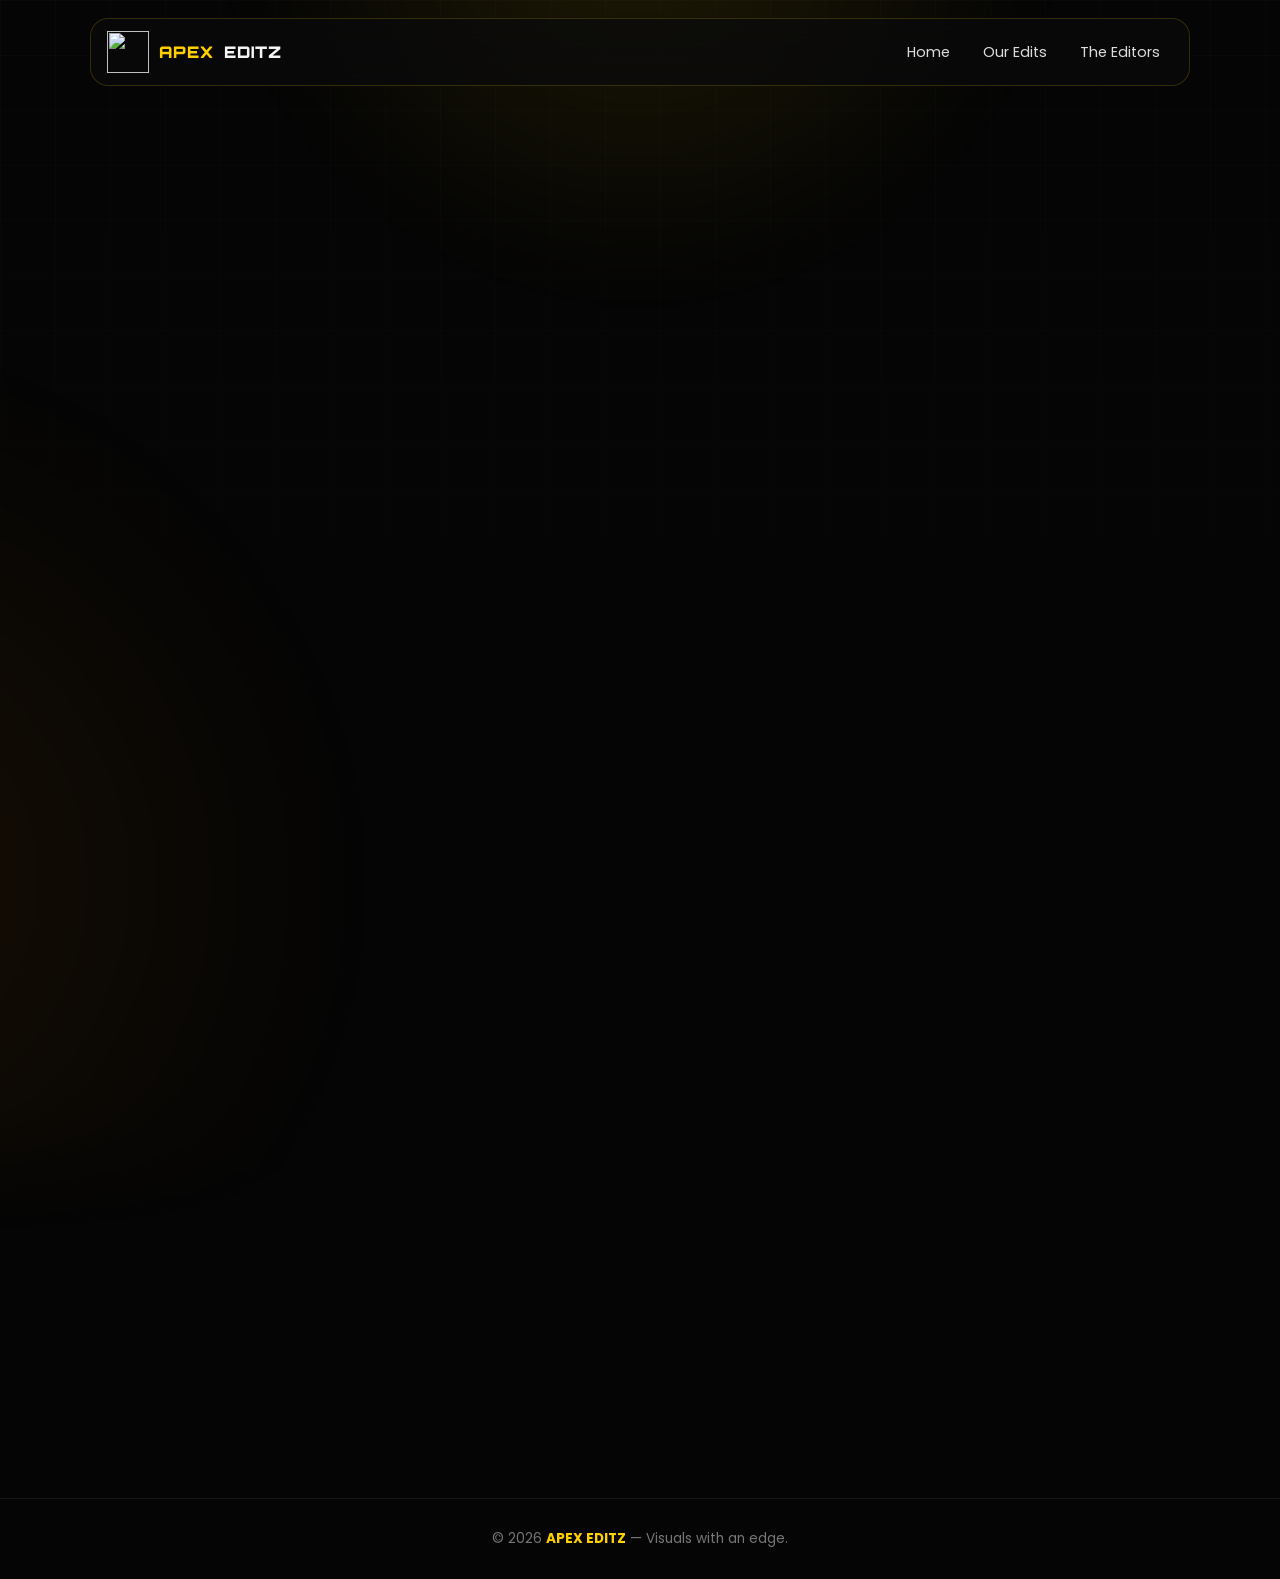
==== editors.html @ 4808012b "Add files via upload" ====
<!doctype html><html lang="en"><head><meta charset="utf-8"><meta name="viewport" content="width=device-width,initial-scale=1"><title>The Editors | APEX EDITZ</title><link rel="stylesheet" href="style.css"></head><body>
<nav>
<a class="brand" href="index.html"><img src="assets/images/apex-logo.png"><span>APEX</span> EDITZ</a>
<button class="menu">☰</button>
<div class="navlinks">
<a href="index.html">Home</a><a href="edits.html">Our Edits</a><a href="editors.html">The Editors</a>
</div></nav><main><section class="pagehead"><div class="container reveal"><div class="kicker">THE PEOPLE BEHIND THE CUTS</div><div class="section-title">THE <span>EDITORS.</span></div><p class="sub">Two creators. One editing mindset. Your friend's profile is ready to be added when you send the photo and name.</p></div></section>
<section class="section" style="padding-top:20px"><div class="container"><div class="editors">
<article class="card editor reveal"><div class="editor-img"><img src="assets/images/atharv.jpg" alt="Editor photo"></div><div class="editor-info"><div class="role">EDITOR / CREATIVE</div><h3>Atharv</h3><span class="tag">Video • Photo • Reels</span></div></article>
<article class="card editor reveal"><div class="editor-img" style="display:grid;place-items:center"><div style="text-align:center;color:#777"><div style="font-family:Orbitron;font-size:3rem;color:#444">+</div><p>Friend's photo coming soon</p></div></div><div class="editor-info"><div class="role">EDITOR</div><h3>YOUR FRIEND</h3><span class="tag">Profile will be updated</span></div></article>
</div>
<div class="cta reveal"><div class="kicker">READY TO CREATE?</div><div class="section-title" style="font-size:clamp(1.7rem,4vw,3rem)">LET'S MAKE IT <span>APEX.</span></div><p class="sub" style="margin:12px auto 25px">Drop your footage. We'll bring the edit.</p><a class="btn primary" href="edits.html">SEE THE WORK ↗</a></div>
</div></section></main><footer><div class="container">© 2026 <b>APEX EDITZ</b> — Visuals with an edge.</div></footer><script src="script.js"></script></body></html>
---- style.css ----
@import url('https://fonts.googleapis.com/css2?family=Orbitron:wght@500;700;800;900&family=Poppins:wght@400;500;600;700&display=swap');

:root{
  --bg:#050505; --panel:#0c0c0e; --gold:#ffd000; --gold2:#ff8a00;
  --text:#f5f5f5; --muted:#9a9a9f; --line:rgba(255,208,0,.18);
}
*{box-sizing:border-box;margin:0;padding:0}
html{scroll-behavior:smooth}
body{font-family:Poppins,sans-serif;background:var(--bg);color:var(--text);overflow-x:hidden}
body:before{content:"";position:fixed;inset:-30%;z-index:-2;background:
 radial-gradient(circle at 50% 10%,rgba(255,208,0,.12),transparent 25%),
 radial-gradient(circle at 10% 80%,rgba(255,138,0,.08),transparent 25%);
 filter:blur(40px)}
body:after{content:"";position:fixed;inset:0;z-index:-1;pointer-events:none;
 background-image:linear-gradient(rgba(255,255,255,.018) 1px,transparent 1px),
 linear-gradient(90deg,rgba(255,255,255,.018) 1px,transparent 1px);
 background-size:55px 55px;mask-image:linear-gradient(to bottom,black,transparent 85%)}
a{color:inherit;text-decoration:none}
.container{width:min(1180px,92%);margin:auto}
nav{position:fixed;top:18px;left:50%;transform:translateX(-50%);width:min(1100px,92%);
z-index:50;display:flex;align-items:center;justify-content:space-between;padding:12px 16px;
background:rgba(10,10,12,.72);backdrop-filter:blur(18px);border:1px solid var(--line);border-radius:18px}
.brand{display:flex;align-items:center;gap:10px;font-family:Orbitron;font-weight:900;letter-spacing:1px}
.brand img{width:42px;height:42px;object-fit:contain}
.brand span{color:var(--gold)}
.navlinks{display:flex;gap:7px}
.navlinks a{padding:9px 13px;border-radius:10px;color:#ddd;font-size:.9rem}
.navlinks a:hover,.navlinks a.active{background:rgba(255,208,0,.1);color:var(--gold)}
.menu{display:none;background:none;border:0;color:white;font-size:1.5rem}
.hero{min-height:100vh;display:grid;place-items:center;padding:130px 0 70px;position:relative}
.hero-inner{text-align:center;max-width:900px}
.logo{width:min(300px,65vw);filter:drop-shadow(0 0 30px rgba(255,208,0,.18));animation:float 5s ease-in-out infinite}
.kicker{font-size:.8rem;letter-spacing:5px;color:var(--gold);font-weight:700;margin:18px 0 12px}
h1{font-family:Orbitron;font-size:clamp(3rem,9vw,7.5rem);line-height:.9;letter-spacing:-5px}
h1 span{color:var(--gold)}
.hero p{max-width:650px;margin:24px auto;color:#aaa;font-size:1.05rem}
.buttons{display:flex;justify-content:center;gap:12px;flex-wrap:wrap}
.btn{padding:13px 20px;border-radius:12px;border:1px solid var(--line);font-weight:700}
.btn.primary{background:var(--gold);color:#080808;border-color:var(--gold);box-shadow:0 0 25px rgba(255,208,0,.18)}
.btn.secondary:hover{background:rgba(255,208,0,.08)}
.section{padding:100px 0}
.section-title{font-family:Orbitron;font-size:clamp(2rem,5vw,4rem);margin-bottom:10px}
.section-title span{color:var(--gold)}
.sub{color:var(--muted);max-width:650px;margin-bottom:38px}
.stats{display:grid;grid-template-columns:repeat(3,1fr);gap:15px;margin-top:50px}
.stat,.card{background:linear-gradient(145deg,rgba(255,255,255,.045),rgba(255,255,255,.015));
border:1px solid var(--line);border-radius:20px;padding:24px}
.stat b{font-family:Orbitron;font-size:2rem;color:var(--gold)}
.stat p{color:#888;margin-top:5px}
.grid{display:grid;grid-template-columns:repeat(2,1fr);gap:20px}
.video-card{overflow:hidden;padding:0}
.video-wrap{position:relative;background:#000;aspect-ratio:16/9}
.video-wrap video{width:100%;height:100%;object-fit:cover;display:block}
.video-info{padding:17px}
.video-info h3{font-family:Orbitron;font-size:1rem}
.video-info small{color:#777}
.editors{display:grid;grid-template-columns:repeat(2,1fr);gap:25px}
.editor{position:relative;overflow:hidden;padding:0}
.editor-img{height:440px;background:#111}
.editor-img img{width:100%;height:100%;object-fit:cover;object-position:center 30%}
.editor-info{padding:20px}
.editor-info h3{font-family:Orbitron;font-size:1.3rem}
.role{color:var(--gold);font-size:.8rem;letter-spacing:2px}
.tag{display:inline-block;margin-top:10px;padding:6px 9px;border:1px solid var(--line);border-radius:8px;color:#aaa;font-size:.75rem}
.cta{margin-top:35px;text-align:center;padding:55px 25px;border-radius:28px;
background:radial-gradient(circle at 50% 0,rgba(255,208,0,.15),transparent 55%),#0a0a0b;border:1px solid var(--line)}
footer{border-top:1px solid rgba(255,255,255,.08);padding:30px 0;color:#777;text-align:center;font-size:.85rem}
footer b{color:var(--gold)}
.pagehead{padding:170px 0 70px}
@keyframes float{50%{transform:translateY(-8px)}}
.reveal{opacity:0;transform:translateY(20px);transition:.7s}
.reveal.show{opacity:1;transform:none}
@media(max-width:700px){
 nav{top:10px}.menu{display:block}.navlinks{display:none;position:absolute;top:68px;left:0;right:0;flex-direction:column;background:#0a0a0c;border:1px solid var(--line);padding:10px;border-radius:15px}
 .navlinks.open{display:flex}.hero{padding-top:130px} h1{letter-spacing:-2px}
 .stats,.grid,.editors{grid-template-columns:1fr}.editor-img{height:380px}.section{padding:75px 0}
}
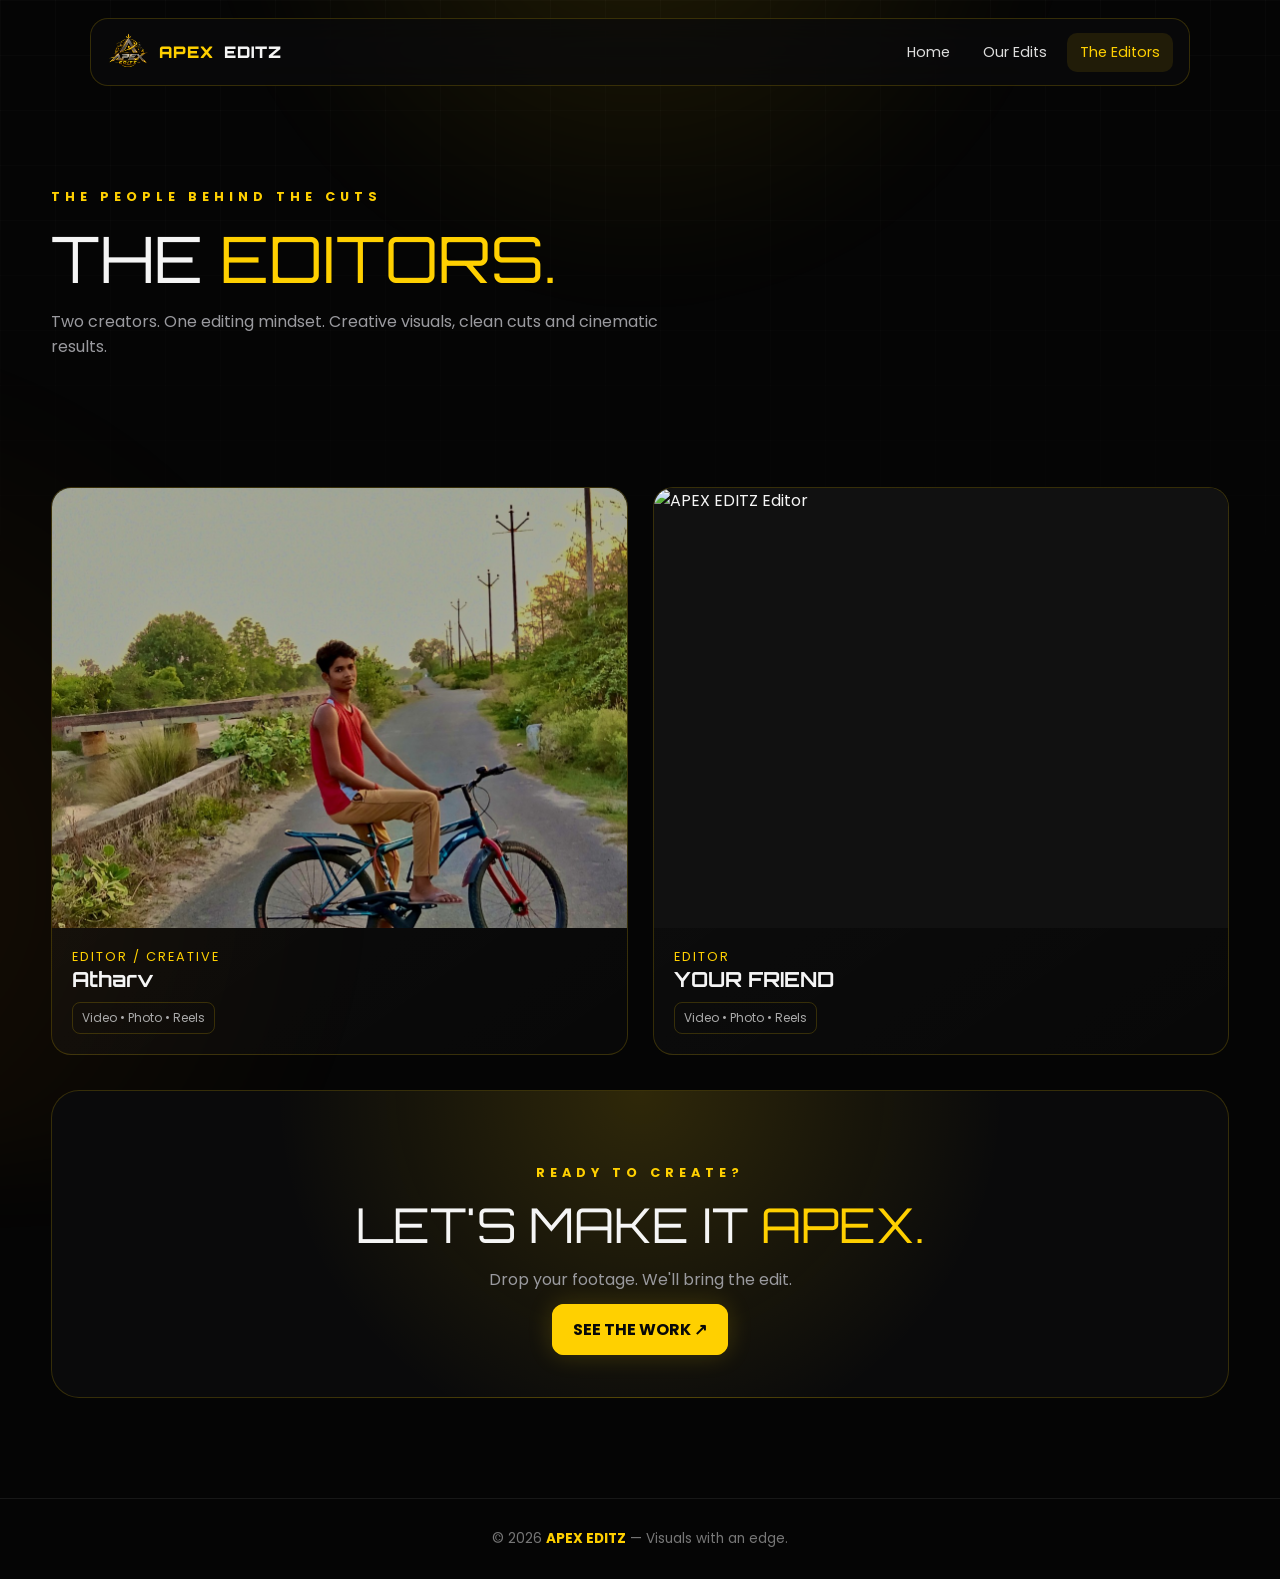
==== commit cb701ef1: "Update editors.html" ====
--- a/editors.html
+++ b/editors.html
@@ -1,13 +1,161 @@
-<!doctype html><html lang="en"><head><meta charset="utf-8"><meta name="viewport" content="width=device-width,initial-scale=1"><title>The Editors | APEX EDITZ</title><link rel="stylesheet" href="style.css"></head><body>
+<!doctype html>
+<html lang="en">
+
+<head>
+  <meta charset="utf-8">
+  <meta name="viewport" content="width=device-width,initial-scale=1">
+  <title>The Editors | APEX EDITZ</title>
+  <link rel="stylesheet" href="style.css">
+</head>
+
+<body>
+
 <nav>
-<a class="brand" href="index.html"><img src="assets/images/apex-logo.png"><span>APEX</span> EDITZ</a>
-<button class="menu">☰</button>
-<div class="navlinks">
-<a href="index.html">Home</a><a href="edits.html">Our Edits</a><a href="editors.html">The Editors</a>
-</div></nav><main><section class="pagehead"><div class="container reveal"><div class="kicker">THE PEOPLE BEHIND THE CUTS</div><div class="section-title">THE <span>EDITORS.</span></div><p class="sub">Two creators. One editing mindset. Your friend's profile is ready to be added when you send the photo and name.</p></div></section>
-<section class="section" style="padding-top:20px"><div class="container"><div class="editors">
-<article class="card editor reveal"><div class="editor-img"><img src="assets/images/atharv.jpg" alt="Editor photo"></div><div class="editor-info"><div class="role">EDITOR / CREATIVE</div><h3>Atharv</h3><span class="tag">Video • Photo • Reels</span></div></article>
-<article class="card editor reveal"><div class="editor-img" style="display:grid;place-items:center"><div style="text-align:center;color:#777"><div style="font-family:Orbitron;font-size:3rem;color:#444">+</div><p>Friend's photo coming soon</p></div></div><div class="editor-info"><div class="role">EDITOR</div><h3>YOUR FRIEND</h3><span class="tag">Profile will be updated</span></div></article>
-</div>
-<div class="cta reveal"><div class="kicker">READY TO CREATE?</div><div class="section-title" style="font-size:clamp(1.7rem,4vw,3rem)">LET'S MAKE IT <span>APEX.</span></div><p class="sub" style="margin:12px auto 25px">Drop your footage. We'll bring the edit.</p><a class="btn primary" href="edits.html">SEE THE WORK ↗</a></div>
-</div></section></main><footer><div class="container">© 2026 <b>APEX EDITZ</b> — Visuals with an edge.</div></footer><script src="script.js"></script></body></html>+  <a class="brand" href="index.html">
+    <img src="apex-logo.png" alt="APEX EDITZ Logo">
+    <span>APEX</span> EDITZ
+  </a>
+
+  <button class="menu">☰</button>
+
+  <div class="navlinks">
+    <a href="index.html">Home</a>
+    <a href="edits.html">Our Edits</a>
+    <a href="editors.html">The Editors</a>
+  </div>
+</nav>
+
+<main>
+
+  <section class="pagehead">
+    <div class="container reveal">
+
+      <div class="kicker">
+        THE PEOPLE BEHIND THE CUTS
+      </div>
+
+      <div class="section-title">
+        THE <span>EDITORS.</span>
+      </div>
+
+      <p class="sub">
+        Two creators. One editing mindset.
+        Creative visuals, clean cuts and cinematic results.
+      </p>
+
+    </div>
+  </section>
+
+
+  <section class="section" style="padding-top:20px">
+
+    <div class="container">
+
+      <div class="editors">
+
+        <!-- ATHARV -->
+        <article class="card editor reveal">
+
+          <div class="editor-img">
+            <img
+              src="atharv.jpg"
+              alt="Atharv - APEX EDITZ Editor"
+            >
+          </div>
+
+          <div class="editor-info">
+
+            <div class="role">
+              EDITOR / CREATIVE
+            </div>
+
+            <h3>Atharv</h3>
+
+            <span class="tag">
+              Video • Photo • Reels
+            </span>
+
+          </div>
+
+        </article>
+
+
+        <!-- FRIEND -->
+        <article class="card editor reveal">
+
+          <div class="editor-img">
+
+            <img
+              src="friend.jpg"
+              alt="APEX EDITZ Editor"
+            >
+
+          </div>
+
+          <div class="editor-info">
+
+            <div class="role">
+              EDITOR
+            </div>
+
+            <h3>YOUR FRIEND</h3>
+
+            <span class="tag">
+              Video • Photo • Reels
+            </span>
+
+          </div>
+
+        </article>
+
+      </div>
+
+
+      <!-- CTA -->
+      <div class="cta reveal">
+
+        <div class="kicker">
+          READY TO CREATE?
+        </div>
+
+        <div
+          class="section-title"
+          style="font-size:clamp(1.7rem,4vw,3rem)"
+        >
+          LET'S MAKE IT <span>APEX.</span>
+        </div>
+
+        <p
+          class="sub"
+          style="margin:12px auto 25px"
+        >
+          Drop your footage. We'll bring the edit.
+        </p>
+
+        <a
+          class="btn primary"
+          href="edits.html"
+        >
+          SEE THE WORK ↗
+        </a>
+
+      </div>
+
+    </div>
+
+  </section>
+
+</main>
+
+
+<footer>
+  <div class="container">
+    © 2026 <b>APEX EDITZ</b> — Visuals with an edge.
+  </div>
+</footer>
+
+
+<script src="script.js"></script>
+
+</body>
+</html>
--- a/style.css
+++ b/style.css
@@ -69,8 +69,16 @@
 footer b{color:var(--gold)}
 .pagehead{padding:170px 0 70px}
 @keyframes float{50%{transform:translateY(-8px)}}
-.reveal{opacity:0;transform:translateY(20px);transition:.7s}
-.reveal.show{opacity:1;transform:none}
+.reveal{
+  opacity:1;
+  transform:none;
+  transition:.7s ease;
+}
+
+.reveal.show{
+  opacity:1;
+  transform:none;
+}
 @media(max-width:700px){
  nav{top:10px}.menu{display:block}.navlinks{display:none;position:absolute;top:68px;left:0;right:0;flex-direction:column;background:#0a0a0c;border:1px solid var(--line);padding:10px;border-radius:15px}
  .navlinks.open{display:flex}.hero{padding-top:130px} h1{letter-spacing:-2px}
